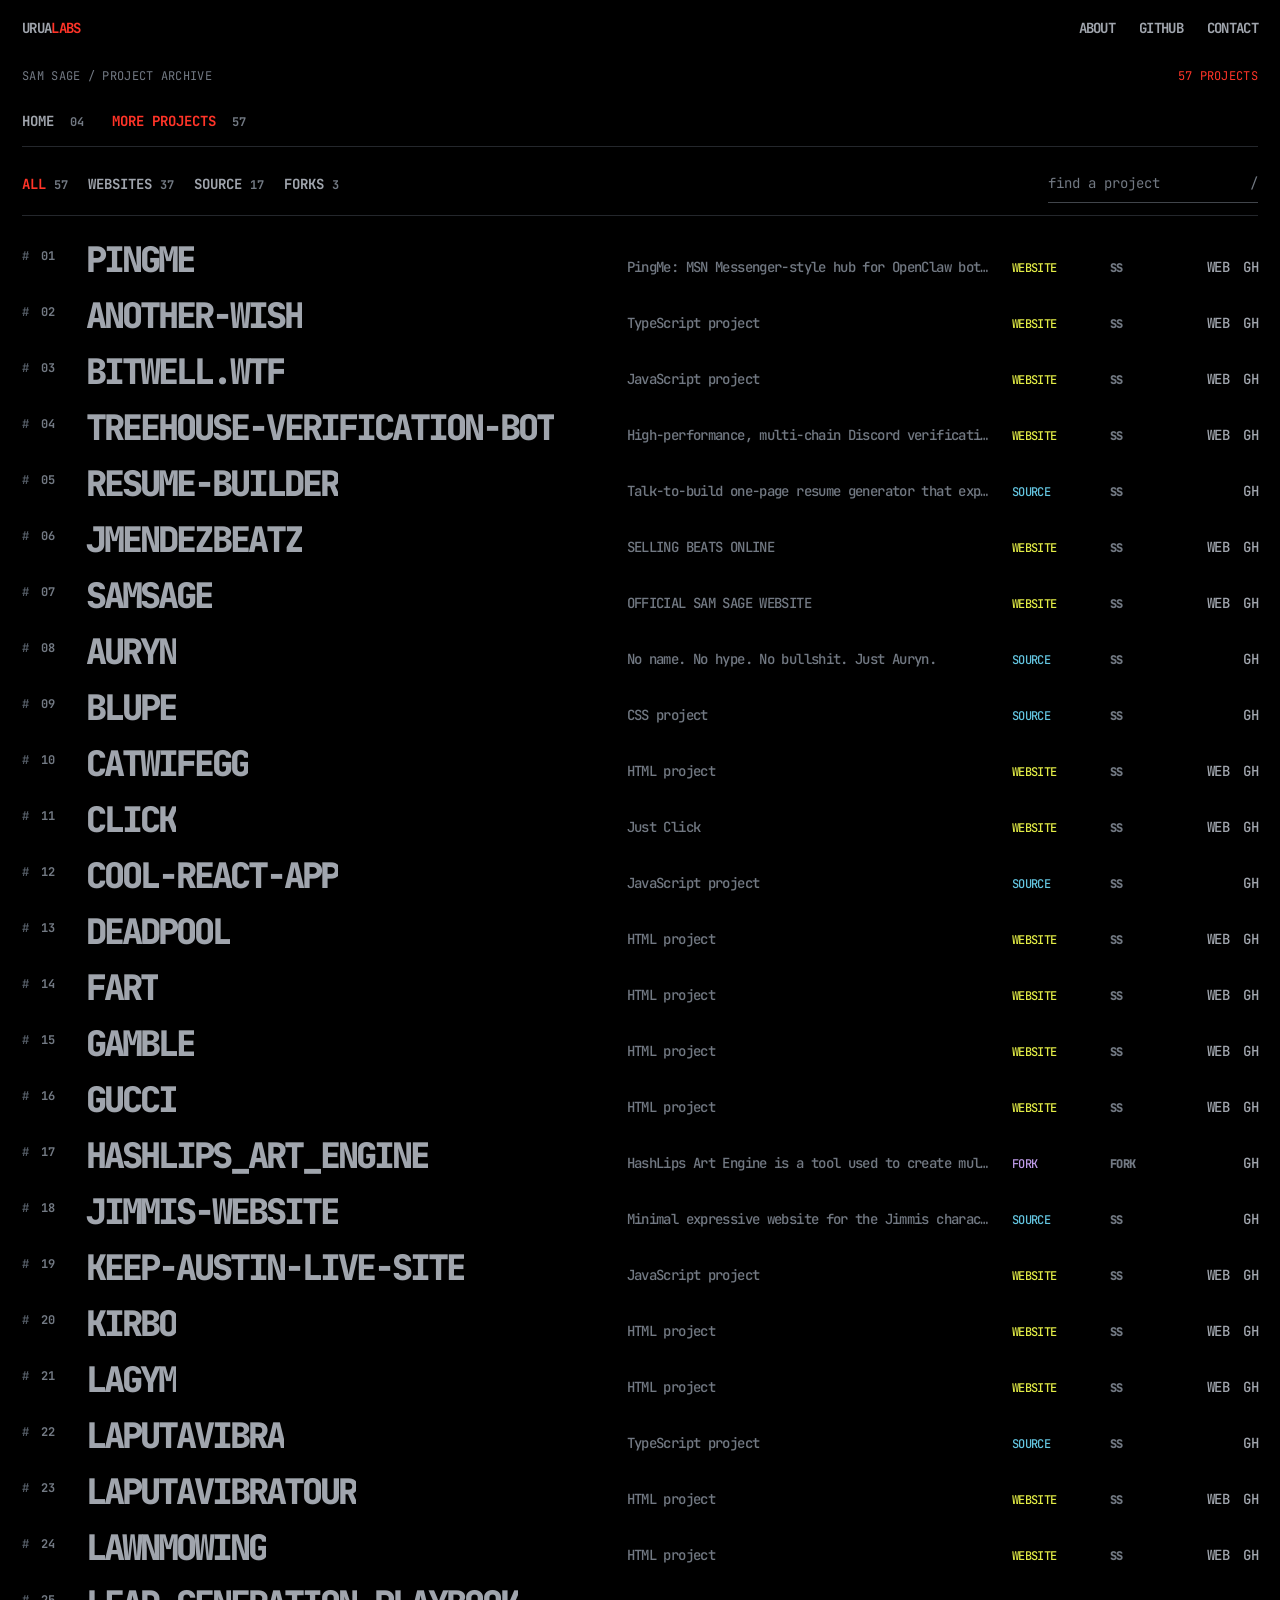
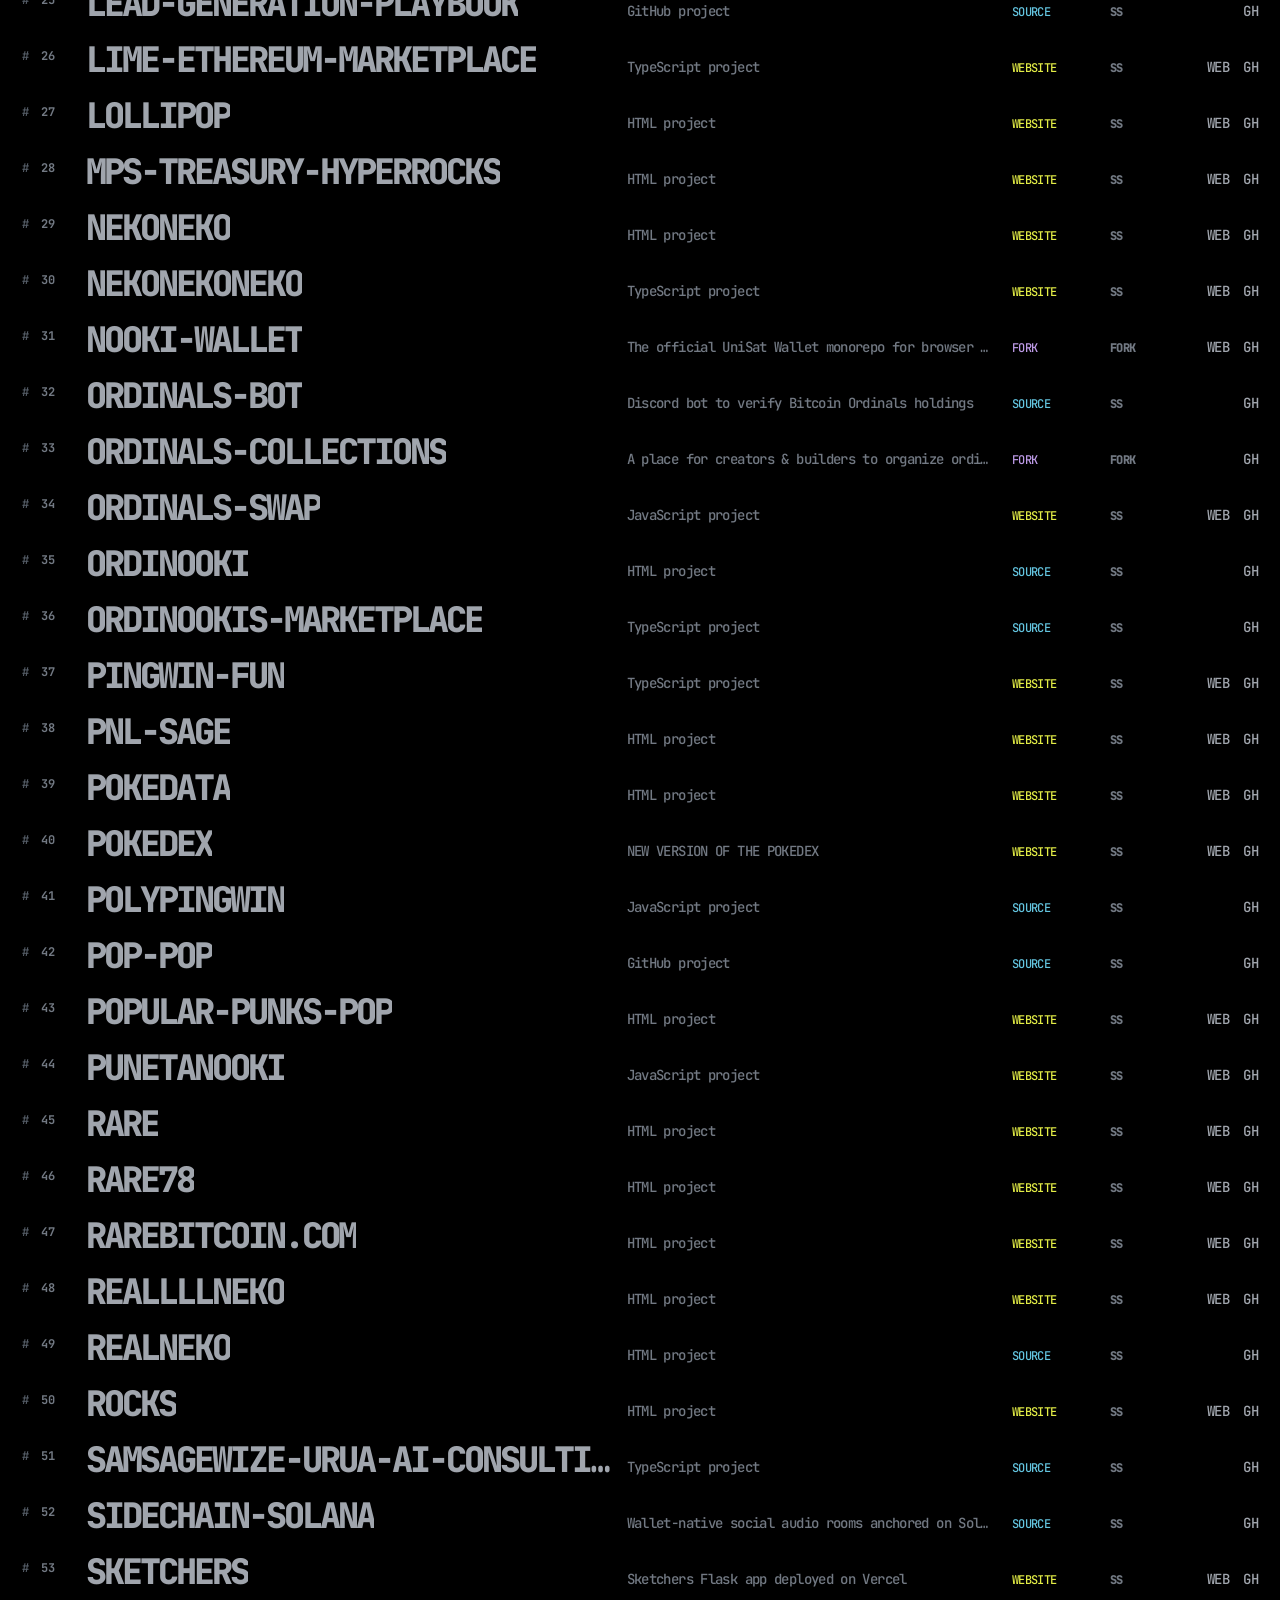
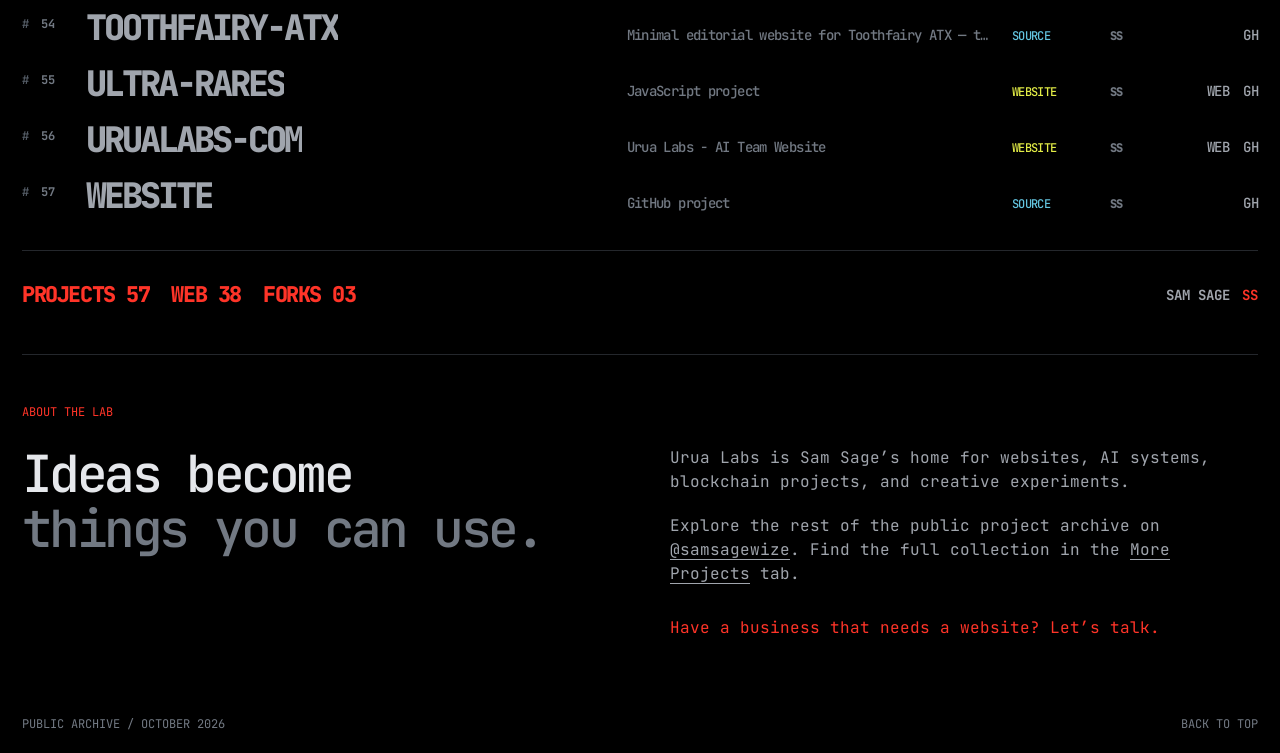
==== archive.html @ 5f76cef0 "Show selected projects on homepage and move remaining projects to archive" ====
<!doctype html>
<html lang="en"><head><meta charset="utf-8"><meta name="viewport" content="width=device-width,initial-scale=1"><title>More Projects — Urua Labs</title><meta name="description" content="The public project archive of Sam Sage and Urua Labs. Explore websites, tools, experiments, and open-source projects."><meta name="theme-color" content="#000000"><link rel="icon" href="data:image/svg+xml,%3Csvg xmlns='http://www.w3.org/2000/svg' viewBox='0 0 32 32'%3E%3Crect width='32' height='32' fill='black'/%3E%3Cpath d='M8 7v12a8 8 0 0 0 16 0V7h-5v12a3 3 0 0 1-6 0V7z' fill='%23ff3428'/%3E%3C/svg%3E"><link rel="preconnect" href="https://fonts.googleapis.com"><link rel="preconnect" href="https://fonts.gstatic.com" crossorigin><link href="https://fonts.googleapis.com/css2?family=JetBrains+Mono:wght@400;500;700;800&display=swap" rel="stylesheet"><link rel="stylesheet" href="style.css"></head>
<body><a class="skip" href="#projects">Skip to projects</a>
<header><a class="wordmark" href="index.html" aria-label="Urua Labs home">urua<span>labs</span></a><nav aria-label="Primary navigation"><a href="#about">about</a><a href="https://github.com/samsagewize" target="_blank" rel="noopener noreferrer">github</a><a href="mailto:urualabs@gmail.com">contact</a></nav></header>
<main id="top"><h1 class="sr-only">Urua Labs project index</h1>
<div class="index-bar"><span>Sam Sage / Project archive</span><span class="index-count">57 projects</span></div>
<nav class="project-tabs" aria-label="Project views"><a href="index.html" >Home <span>04</span></a><a href="archive.html" aria-current="page">More Projects <span>57</span></a></nav><div class="tools"><div class="filters" role="group" aria-label="Filter projects"><button type="button" data-filter="all" aria-pressed="true">all <span>57</span></button><button type="button" data-filter="website" aria-pressed="false">websites <span>37</span></button><button type="button" data-filter="source" aria-pressed="false">source <span>17</span></button><button type="button" data-filter="fork" aria-pressed="false">forks <span>3</span></button></div><label class="search"><span class="sr-only">Search projects</span><input type="search" id="search" placeholder="find a project" autocomplete="off"><span aria-hidden="true">/</span></label></div>
<section id="projects" aria-label="Projects"><ol class="project-list"><li class="project" data-name="pingme pingme: msn messenger-style hub for openclaw bots to message each other, with profiles, skills, and xp." data-kind="website"><span class="number"><span class="hash">#</span>01</span><div class="name-cell"><a class="title" href="https://ping-me-red.vercel.app" target="_blank" rel="noopener noreferrer">PingMe</a></div><div class="meta"><span class="description" title="PingMe: MSN Messenger-style hub for OpenClaw bots to message each other, with profiles, skills, and XP.">PingMe: MSN Messenger-style hub for OpenClaw bots to message each other, with profiles, skills, and XP.</span><span class="status website">website</span><span class="maker" aria-label="Sam Sage project">SS</span><span class="links"><a href="https://ping-me-red.vercel.app" target="_blank" rel="noopener noreferrer" aria-label="Visit PingMe website">web</a><a href="https://github.com/samsagewize/PingMe" target="_blank" rel="noopener noreferrer" aria-label="View PingMe on GitHub">gh</a></span></div></li>
<li class="project" data-name="another-wish typescript project" data-kind="website"><span class="number"><span class="hash">#</span>02</span><div class="name-cell"><a class="title" href="https://another-wish.vercel.app" target="_blank" rel="noopener noreferrer">ANOTHER-WISH</a></div><div class="meta"><span class="description" title="TypeScript project">TypeScript project</span><span class="status website">website</span><span class="maker" aria-label="Sam Sage project">SS</span><span class="links"><a href="https://another-wish.vercel.app" target="_blank" rel="noopener noreferrer" aria-label="Visit ANOTHER-WISH website">web</a><a href="https://github.com/samsagewize/ANOTHER-WISH" target="_blank" rel="noopener noreferrer" aria-label="View ANOTHER-WISH on GitHub">gh</a></span></div></li>
<li class="project" data-name="bitwell.wtf javascript project" data-kind="website"><span class="number"><span class="hash">#</span>03</span><div class="name-cell"><a class="title" href="https://bitwell-wtf.vercel.app" target="_blank" rel="noopener noreferrer">Bitwell.wtf</a></div><div class="meta"><span class="description" title="JavaScript project">JavaScript project</span><span class="status website">website</span><span class="maker" aria-label="Sam Sage project">SS</span><span class="links"><a href="https://bitwell-wtf.vercel.app" target="_blank" rel="noopener noreferrer" aria-label="Visit Bitwell.wtf website">web</a><a href="https://github.com/samsagewize/Bitwell.wtf" target="_blank" rel="noopener noreferrer" aria-label="View Bitwell.wtf on GitHub">gh</a></span></div></li>
<li class="project" data-name="treehouse-verification-bot high-performance, multi-chain discord verification bot  using **react 19**, **tailwind css*.  hybrid intelligence engine providing real-time bot detection and behavioral analysis, processing ownership verification across **ethereum**, **solana**, and **bitcoin ordinals**. " data-kind="website"><span class="number"><span class="hash">#</span>04</span><div class="name-cell"><a class="title" href="https://tree-house-verification-bot.vercel.app" target="_blank" rel="noopener noreferrer">TreeHouse-Verification-Bot</a></div><div class="meta"><span class="description" title="High-performance, multi-chain Discord verification bot  using **React 19**, **Tailwind CSS*.  Hybrid intelligence engine providing real-time bot detection and behavioral analysis, processing ownership verification across **Ethereum**, **Solana**, and **Bitcoin Ordinals**. ">High-performance, multi-chain Discord verification bot  using **React 19**, **Tailwind CSS*.  Hybrid intelligence engine providing real-time bot detection and behavioral analysis, processing ownership verification across **Ethereum**, **Solana**, and **Bitcoin Ordinals**. </span><span class="status website">website</span><span class="maker" aria-label="Sam Sage project">SS</span><span class="links"><a href="https://tree-house-verification-bot.vercel.app" target="_blank" rel="noopener noreferrer" aria-label="Visit TreeHouse-Verification-Bot website">web</a><a href="https://github.com/samsagewize/TreeHouse-Verification-Bot" target="_blank" rel="noopener noreferrer" aria-label="View TreeHouse-Verification-Bot on GitHub">gh</a></span></div></li>
<li class="project" data-name="resume-builder talk-to-build one-page resume generator that exports a professional pdf." data-kind="source"><span class="number"><span class="hash">#</span>05</span><div class="name-cell"><a class="title" href="https://github.com/samsagewize/resume-builder" target="_blank" rel="noopener noreferrer">resume-builder</a></div><div class="meta"><span class="description" title="Talk-to-build one-page resume generator that exports a professional PDF.">Talk-to-build one-page resume generator that exports a professional PDF.</span><span class="status source">source</span><span class="maker" aria-label="Sam Sage project">SS</span><span class="links"><a href="https://github.com/samsagewize/resume-builder" target="_blank" rel="noopener noreferrer" aria-label="View resume-builder on GitHub">gh</a></span></div></li>
<li class="project" data-name="jmendezbeatz selling beats online" data-kind="website"><span class="number"><span class="hash">#</span>06</span><div class="name-cell"><a class="title" href="https://www.jmendezbeatz.com/" target="_blank" rel="noopener noreferrer">JMendezBeatz</a></div><div class="meta"><span class="description" title="SELLING BEATS ONLINE">SELLING BEATS ONLINE</span><span class="status website">website</span><span class="maker" aria-label="Sam Sage project">SS</span><span class="links"><a href="https://www.jmendezbeatz.com/" target="_blank" rel="noopener noreferrer" aria-label="Visit JMendezBeatz website">web</a><a href="https://github.com/samsagewize/JMendezBeatz" target="_blank" rel="noopener noreferrer" aria-label="View JMendezBeatz on GitHub">gh</a></span></div></li>
<li class="project" data-name="samsage official sam sage website" data-kind="website"><span class="number"><span class="hash">#</span>07</span><div class="name-cell"><a class="title" href="https://samsage.vercel.app" target="_blank" rel="noopener noreferrer">samsage</a></div><div class="meta"><span class="description" title="OFFICIAL SAM SAGE WEBSITE">OFFICIAL SAM SAGE WEBSITE</span><span class="status website">website</span><span class="maker" aria-label="Sam Sage project">SS</span><span class="links"><a href="https://samsage.vercel.app" target="_blank" rel="noopener noreferrer" aria-label="Visit samsage website">web</a><a href="https://github.com/samsagewize/samsage" target="_blank" rel="noopener noreferrer" aria-label="View samsage on GitHub">gh</a></span></div></li>
<li class="project" data-name="auryn no name. no hype. no bullshit.   just auryn." data-kind="source"><span class="number"><span class="hash">#</span>08</span><div class="name-cell"><a class="title" href="https://github.com/samsagewize/Auryn" target="_blank" rel="noopener noreferrer">Auryn</a></div><div class="meta"><span class="description" title="No name. No hype. No bullshit.   Just Auryn.">No name. No hype. No bullshit.   Just Auryn.</span><span class="status source">source</span><span class="maker" aria-label="Sam Sage project">SS</span><span class="links"><a href="https://github.com/samsagewize/Auryn" target="_blank" rel="noopener noreferrer" aria-label="View Auryn on GitHub">gh</a></span></div></li>
<li class="project" data-name="blupe css project" data-kind="source"><span class="number"><span class="hash">#</span>09</span><div class="name-cell"><a class="title" href="https://github.com/samsagewize/blupe" target="_blank" rel="noopener noreferrer">blupe</a></div><div class="meta"><span class="description" title="CSS project">CSS project</span><span class="status source">source</span><span class="maker" aria-label="Sam Sage project">SS</span><span class="links"><a href="https://github.com/samsagewize/blupe" target="_blank" rel="noopener noreferrer" aria-label="View blupe on GitHub">gh</a></span></div></li>
<li class="project" data-name="catwifegg html project" data-kind="website"><span class="number"><span class="hash">#</span>10</span><div class="name-cell"><a class="title" href="https://catwifegg.vercel.app" target="_blank" rel="noopener noreferrer">catwifegg</a></div><div class="meta"><span class="description" title="HTML project">HTML project</span><span class="status website">website</span><span class="maker" aria-label="Sam Sage project">SS</span><span class="links"><a href="https://catwifegg.vercel.app" target="_blank" rel="noopener noreferrer" aria-label="Visit catwifegg website">web</a><a href="https://github.com/samsagewize/catwifegg" target="_blank" rel="noopener noreferrer" aria-label="View catwifegg on GitHub">gh</a></span></div></li>
<li class="project" data-name="click just click" data-kind="website"><span class="number"><span class="hash">#</span>11</span><div class="name-cell"><a class="title" href="https://click-silk.vercel.app" target="_blank" rel="noopener noreferrer">Click</a></div><div class="meta"><span class="description" title="Just Click">Just Click</span><span class="status website">website</span><span class="maker" aria-label="Sam Sage project">SS</span><span class="links"><a href="https://click-silk.vercel.app" target="_blank" rel="noopener noreferrer" aria-label="Visit Click website">web</a><a href="https://github.com/samsagewize/Click" target="_blank" rel="noopener noreferrer" aria-label="View Click on GitHub">gh</a></span></div></li>
<li class="project" data-name="cool-react-app javascript project" data-kind="source"><span class="number"><span class="hash">#</span>12</span><div class="name-cell"><a class="title" href="https://github.com/samsagewize/cool-react-app" target="_blank" rel="noopener noreferrer">cool-react-app</a></div><div class="meta"><span class="description" title="JavaScript project">JavaScript project</span><span class="status source">source</span><span class="maker" aria-label="Sam Sage project">SS</span><span class="links"><a href="https://github.com/samsagewize/cool-react-app" target="_blank" rel="noopener noreferrer" aria-label="View cool-react-app on GitHub">gh</a></span></div></li>
<li class="project" data-name="deadpool html project" data-kind="website"><span class="number"><span class="hash">#</span>13</span><div class="name-cell"><a class="title" href="https://deadpool-nine.vercel.app" target="_blank" rel="noopener noreferrer">deadpool</a></div><div class="meta"><span class="description" title="HTML project">HTML project</span><span class="status website">website</span><span class="maker" aria-label="Sam Sage project">SS</span><span class="links"><a href="https://deadpool-nine.vercel.app" target="_blank" rel="noopener noreferrer" aria-label="Visit deadpool website">web</a><a href="https://github.com/samsagewize/deadpool" target="_blank" rel="noopener noreferrer" aria-label="View deadpool on GitHub">gh</a></span></div></li>
<li class="project" data-name="fart html project" data-kind="website"><span class="number"><span class="hash">#</span>14</span><div class="name-cell"><a class="title" href="https://fart-woad.vercel.app" target="_blank" rel="noopener noreferrer">FART</a></div><div class="meta"><span class="description" title="HTML project">HTML project</span><span class="status website">website</span><span class="maker" aria-label="Sam Sage project">SS</span><span class="links"><a href="https://fart-woad.vercel.app" target="_blank" rel="noopener noreferrer" aria-label="Visit FART website">web</a><a href="https://github.com/samsagewize/FART" target="_blank" rel="noopener noreferrer" aria-label="View FART on GitHub">gh</a></span></div></li>
<li class="project" data-name="gamble html project" data-kind="website"><span class="number"><span class="hash">#</span>15</span><div class="name-cell"><a class="title" href="https://gamble-gray.vercel.app" target="_blank" rel="noopener noreferrer">Gamble</a></div><div class="meta"><span class="description" title="HTML project">HTML project</span><span class="status website">website</span><span class="maker" aria-label="Sam Sage project">SS</span><span class="links"><a href="https://gamble-gray.vercel.app" target="_blank" rel="noopener noreferrer" aria-label="Visit Gamble website">web</a><a href="https://github.com/samsagewize/Gamble" target="_blank" rel="noopener noreferrer" aria-label="View Gamble on GitHub">gh</a></span></div></li>
<li class="project" data-name="gucci html project" data-kind="website"><span class="number"><span class="hash">#</span>16</span><div class="name-cell"><a class="title" href="https://gucci-sigma.vercel.app" target="_blank" rel="noopener noreferrer">Gucci</a></div><div class="meta"><span class="description" title="HTML project">HTML project</span><span class="status website">website</span><span class="maker" aria-label="Sam Sage project">SS</span><span class="links"><a href="https://gucci-sigma.vercel.app" target="_blank" rel="noopener noreferrer" aria-label="Visit Gucci website">web</a><a href="https://github.com/samsagewize/Gucci" target="_blank" rel="noopener noreferrer" aria-label="View Gucci on GitHub">gh</a></span></div></li>
<li class="project" data-name="hashlips_art_engine hashlips art engine is a tool used to create multiple different instances of artworks based on provided layers." data-kind="fork"><span class="number"><span class="hash">#</span>17</span><div class="name-cell"><a class="title" href="https://github.com/samsagewize/hashlips_art_engine" target="_blank" rel="noopener noreferrer">hashlips_art_engine</a></div><div class="meta"><span class="description" title="HashLips Art Engine is a tool used to create multiple different instances of artworks based on provided layers.">HashLips Art Engine is a tool used to create multiple different instances of artworks based on provided layers.</span><span class="status fork">fork</span><span class="maker" aria-label="Forked repository">FORK</span><span class="links"><a href="https://github.com/samsagewize/hashlips_art_engine" target="_blank" rel="noopener noreferrer" aria-label="View hashlips_art_engine on GitHub">gh</a></span></div></li>
<li class="project" data-name="jimmis-website minimal expressive website for the jimmis character brand" data-kind="source"><span class="number"><span class="hash">#</span>18</span><div class="name-cell"><a class="title" href="https://github.com/samsagewize/jimmis-website" target="_blank" rel="noopener noreferrer">jimmis-website</a></div><div class="meta"><span class="description" title="Minimal expressive website for the Jimmis character brand">Minimal expressive website for the Jimmis character brand</span><span class="status source">source</span><span class="maker" aria-label="Sam Sage project">SS</span><span class="links"><a href="https://github.com/samsagewize/jimmis-website" target="_blank" rel="noopener noreferrer" aria-label="View jimmis-website on GitHub">gh</a></span></div></li>
<li class="project" data-name="keep-austin-live-site javascript project" data-kind="website"><span class="number"><span class="hash">#</span>19</span><div class="name-cell"><a class="title" href="https://keep-austin-live-site.vercel.app" target="_blank" rel="noopener noreferrer">keep-austin-live-site</a></div><div class="meta"><span class="description" title="JavaScript project">JavaScript project</span><span class="status website">website</span><span class="maker" aria-label="Sam Sage project">SS</span><span class="links"><a href="https://keep-austin-live-site.vercel.app" target="_blank" rel="noopener noreferrer" aria-label="Visit keep-austin-live-site website">web</a><a href="https://github.com/samsagewize/keep-austin-live-site" target="_blank" rel="noopener noreferrer" aria-label="View keep-austin-live-site on GitHub">gh</a></span></div></li>
<li class="project" data-name="kirbo html project" data-kind="website"><span class="number"><span class="hash">#</span>20</span><div class="name-cell"><a class="title" href="https://kirbo.vercel.app" target="_blank" rel="noopener noreferrer">KIRBO</a></div><div class="meta"><span class="description" title="HTML project">HTML project</span><span class="status website">website</span><span class="maker" aria-label="Sam Sage project">SS</span><span class="links"><a href="https://kirbo.vercel.app" target="_blank" rel="noopener noreferrer" aria-label="Visit KIRBO website">web</a><a href="https://github.com/samsagewize/KIRBO" target="_blank" rel="noopener noreferrer" aria-label="View KIRBO on GitHub">gh</a></span></div></li>
<li class="project" data-name="lagym html project" data-kind="website"><span class="number"><span class="hash">#</span>21</span><div class="name-cell"><a class="title" href="https://lagym.vercel.app" target="_blank" rel="noopener noreferrer">LAGYM</a></div><div class="meta"><span class="description" title="HTML project">HTML project</span><span class="status website">website</span><span class="maker" aria-label="Sam Sage project">SS</span><span class="links"><a href="https://lagym.vercel.app" target="_blank" rel="noopener noreferrer" aria-label="Visit LAGYM website">web</a><a href="https://github.com/samsagewize/LAGYM" target="_blank" rel="noopener noreferrer" aria-label="View LAGYM on GitHub">gh</a></span></div></li>
<li class="project" data-name="laputavibra typescript project" data-kind="source"><span class="number"><span class="hash">#</span>22</span><div class="name-cell"><a class="title" href="https://github.com/samsagewize/LAPUTAVIBRA" target="_blank" rel="noopener noreferrer">LAPUTAVIBRA</a></div><div class="meta"><span class="description" title="TypeScript project">TypeScript project</span><span class="status source">source</span><span class="maker" aria-label="Sam Sage project">SS</span><span class="links"><a href="https://github.com/samsagewize/LAPUTAVIBRA" target="_blank" rel="noopener noreferrer" aria-label="View LAPUTAVIBRA on GitHub">gh</a></span></div></li>
<li class="project" data-name="laputavibratour html project" data-kind="website"><span class="number"><span class="hash">#</span>23</span><div class="name-cell"><a class="title" href="https://laputavibratour.vercel.app" target="_blank" rel="noopener noreferrer">LAPUTAVIBRATOUR</a></div><div class="meta"><span class="description" title="HTML project">HTML project</span><span class="status website">website</span><span class="maker" aria-label="Sam Sage project">SS</span><span class="links"><a href="https://laputavibratour.vercel.app" target="_blank" rel="noopener noreferrer" aria-label="Visit LAPUTAVIBRATOUR website">web</a><a href="https://github.com/samsagewize/LAPUTAVIBRATOUR" target="_blank" rel="noopener noreferrer" aria-label="View LAPUTAVIBRATOUR on GitHub">gh</a></span></div></li>
<li class="project" data-name="lawnmowing html project" data-kind="website"><span class="number"><span class="hash">#</span>24</span><div class="name-cell"><a class="title" href="https://lawn-mowing-plum.vercel.app" target="_blank" rel="noopener noreferrer">LawnMowing</a></div><div class="meta"><span class="description" title="HTML project">HTML project</span><span class="status website">website</span><span class="maker" aria-label="Sam Sage project">SS</span><span class="links"><a href="https://lawn-mowing-plum.vercel.app" target="_blank" rel="noopener noreferrer" aria-label="Visit LawnMowing website">web</a><a href="https://github.com/samsagewize/LawnMowing" target="_blank" rel="noopener noreferrer" aria-label="View LawnMowing on GitHub">gh</a></span></div></li>
<li class="project" data-name="lead-generation-playbook github project" data-kind="source"><span class="number"><span class="hash">#</span>25</span><div class="name-cell"><a class="title" href="https://github.com/samsagewize/lead-generation-playbook" target="_blank" rel="noopener noreferrer">lead-generation-playbook</a></div><div class="meta"><span class="description" title="GitHub project">GitHub project</span><span class="status source">source</span><span class="maker" aria-label="Sam Sage project">SS</span><span class="links"><a href="https://github.com/samsagewize/lead-generation-playbook" target="_blank" rel="noopener noreferrer" aria-label="View lead-generation-playbook on GitHub">gh</a></span></div></li>
<li class="project" data-name="lime-ethereum-marketplace typescript project" data-kind="website"><span class="number"><span class="hash">#</span>26</span><div class="name-cell"><a class="title" href="https://robinhood-ethereum-marketplace.vercel.app" target="_blank" rel="noopener noreferrer">lime-ethereum-marketplace</a></div><div class="meta"><span class="description" title="TypeScript project">TypeScript project</span><span class="status website">website</span><span class="maker" aria-label="Sam Sage project">SS</span><span class="links"><a href="https://robinhood-ethereum-marketplace.vercel.app" target="_blank" rel="noopener noreferrer" aria-label="Visit lime-ethereum-marketplace website">web</a><a href="https://github.com/samsagewize/lime-ethereum-marketplace" target="_blank" rel="noopener noreferrer" aria-label="View lime-ethereum-marketplace on GitHub">gh</a></span></div></li>
<li class="project" data-name="lollipop html project" data-kind="website"><span class="number"><span class="hash">#</span>27</span><div class="name-cell"><a class="title" href="https://lollipop-omega.vercel.app" target="_blank" rel="noopener noreferrer">LOLLIPOP</a></div><div class="meta"><span class="description" title="HTML project">HTML project</span><span class="status website">website</span><span class="maker" aria-label="Sam Sage project">SS</span><span class="links"><a href="https://lollipop-omega.vercel.app" target="_blank" rel="noopener noreferrer" aria-label="Visit LOLLIPOP website">web</a><a href="https://github.com/samsagewize/LOLLIPOP" target="_blank" rel="noopener noreferrer" aria-label="View LOLLIPOP on GitHub">gh</a></span></div></li>
<li class="project" data-name="mps-treasury-hyperrocks html project" data-kind="website"><span class="number"><span class="hash">#</span>28</span><div class="name-cell"><a class="title" href="https://outputs-nu-pink.vercel.app" target="_blank" rel="noopener noreferrer">mps-treasury-hyperrocks</a></div><div class="meta"><span class="description" title="HTML project">HTML project</span><span class="status website">website</span><span class="maker" aria-label="Sam Sage project">SS</span><span class="links"><a href="https://outputs-nu-pink.vercel.app" target="_blank" rel="noopener noreferrer" aria-label="Visit mps-treasury-hyperrocks website">web</a><a href="https://github.com/samsagewize/mps-treasury-hyperrocks" target="_blank" rel="noopener noreferrer" aria-label="View mps-treasury-hyperrocks on GitHub">gh</a></span></div></li>
<li class="project" data-name="nekoneko html project" data-kind="website"><span class="number"><span class="hash">#</span>29</span><div class="name-cell"><a class="title" href="https://nekoneko-rouge.vercel.app" target="_blank" rel="noopener noreferrer">NEKONEKO</a></div><div class="meta"><span class="description" title="HTML project">HTML project</span><span class="status website">website</span><span class="maker" aria-label="Sam Sage project">SS</span><span class="links"><a href="https://nekoneko-rouge.vercel.app" target="_blank" rel="noopener noreferrer" aria-label="Visit NEKONEKO website">web</a><a href="https://github.com/samsagewize/NEKONEKO" target="_blank" rel="noopener noreferrer" aria-label="View NEKONEKO on GitHub">gh</a></span></div></li>
<li class="project" data-name="nekonekoneko typescript project" data-kind="website"><span class="number"><span class="hash">#</span>30</span><div class="name-cell"><a class="title" href="https://nekonekoneko.vercel.app" target="_blank" rel="noopener noreferrer">NEKONEKONEKO</a></div><div class="meta"><span class="description" title="TypeScript project">TypeScript project</span><span class="status website">website</span><span class="maker" aria-label="Sam Sage project">SS</span><span class="links"><a href="https://nekonekoneko.vercel.app" target="_blank" rel="noopener noreferrer" aria-label="Visit NEKONEKONEKO website">web</a><a href="https://github.com/samsagewize/NEKONEKONEKO" target="_blank" rel="noopener noreferrer" aria-label="View NEKONEKONEKO on GitHub">gh</a></span></div></li>
<li class="project" data-name="nooki-wallet the official unisat wallet monorepo for browser extension, mobile apps, and shared wallet infrastructure." data-kind="fork"><span class="number"><span class="hash">#</span>31</span><div class="name-cell"><a class="title" href="https://unisat.io" target="_blank" rel="noopener noreferrer">nooki-wallet</a></div><div class="meta"><span class="description" title="The official UniSat Wallet monorepo for browser extension, mobile apps, and shared wallet infrastructure.">The official UniSat Wallet monorepo for browser extension, mobile apps, and shared wallet infrastructure.</span><span class="status fork">fork</span><span class="maker" aria-label="Forked repository">FORK</span><span class="links"><a href="https://unisat.io" target="_blank" rel="noopener noreferrer" aria-label="Visit nooki-wallet website">web</a><a href="https://github.com/samsagewize/nooki-wallet" target="_blank" rel="noopener noreferrer" aria-label="View nooki-wallet on GitHub">gh</a></span></div></li>
<li class="project" data-name="ordinals-bot discord bot to verify bitcoin ordinals holdings" data-kind="source"><span class="number"><span class="hash">#</span>32</span><div class="name-cell"><a class="title" href="https://github.com/samsagewize/ordinals-bot" target="_blank" rel="noopener noreferrer">ordinals-bot</a></div><div class="meta"><span class="description" title="Discord bot to verify Bitcoin Ordinals holdings">Discord bot to verify Bitcoin Ordinals holdings</span><span class="status source">source</span><span class="maker" aria-label="Sam Sage project">SS</span><span class="links"><a href="https://github.com/samsagewize/ordinals-bot" target="_blank" rel="noopener noreferrer" aria-label="View ordinals-bot on GitHub">gh</a></span></div></li>
<li class="project" data-name="ordinals-collections a place for creators &amp; builders to organize ordinal collections!" data-kind="fork"><span class="number"><span class="hash">#</span>33</span><div class="name-cell"><a class="title" href="https://github.com/samsagewize/ordinals-collections" target="_blank" rel="noopener noreferrer">ordinals-collections</a></div><div class="meta"><span class="description" title="A place for creators &amp; builders to organize ordinal collections!">A place for creators &amp; builders to organize ordinal collections!</span><span class="status fork">fork</span><span class="maker" aria-label="Forked repository">FORK</span><span class="links"><a href="https://github.com/samsagewize/ordinals-collections" target="_blank" rel="noopener noreferrer" aria-label="View ordinals-collections on GitHub">gh</a></span></div></li>
<li class="project" data-name="ordinals-swap javascript project" data-kind="website"><span class="number"><span class="hash">#</span>34</span><div class="name-cell"><a class="title" href="https://ordinals-swap.vercel.app" target="_blank" rel="noopener noreferrer">ordinals-swap</a></div><div class="meta"><span class="description" title="JavaScript project">JavaScript project</span><span class="status website">website</span><span class="maker" aria-label="Sam Sage project">SS</span><span class="links"><a href="https://ordinals-swap.vercel.app" target="_blank" rel="noopener noreferrer" aria-label="Visit ordinals-swap website">web</a><a href="https://github.com/samsagewize/ordinals-swap" target="_blank" rel="noopener noreferrer" aria-label="View ordinals-swap on GitHub">gh</a></span></div></li>
<li class="project" data-name="ordinooki html project" data-kind="source"><span class="number"><span class="hash">#</span>35</span><div class="name-cell"><a class="title" href="https://github.com/samsagewize/Ordinooki" target="_blank" rel="noopener noreferrer">Ordinooki</a></div><div class="meta"><span class="description" title="HTML project">HTML project</span><span class="status source">source</span><span class="maker" aria-label="Sam Sage project">SS</span><span class="links"><a href="https://github.com/samsagewize/Ordinooki" target="_blank" rel="noopener noreferrer" aria-label="View Ordinooki on GitHub">gh</a></span></div></li>
<li class="project" data-name="ordinookis-marketplace typescript project" data-kind="source"><span class="number"><span class="hash">#</span>36</span><div class="name-cell"><a class="title" href="https://github.com/samsagewize/ordinookis-marketplace" target="_blank" rel="noopener noreferrer">ordinookis-marketplace</a></div><div class="meta"><span class="description" title="TypeScript project">TypeScript project</span><span class="status source">source</span><span class="maker" aria-label="Sam Sage project">SS</span><span class="links"><a href="https://github.com/samsagewize/ordinookis-marketplace" target="_blank" rel="noopener noreferrer" aria-label="View ordinookis-marketplace on GitHub">gh</a></span></div></li>
<li class="project" data-name="pingwin-fun typescript project" data-kind="website"><span class="number"><span class="hash">#</span>37</span><div class="name-cell"><a class="title" href="https://pingwin-fun.vercel.app" target="_blank" rel="noopener noreferrer">pingwin-fun</a></div><div class="meta"><span class="description" title="TypeScript project">TypeScript project</span><span class="status website">website</span><span class="maker" aria-label="Sam Sage project">SS</span><span class="links"><a href="https://pingwin-fun.vercel.app" target="_blank" rel="noopener noreferrer" aria-label="Visit pingwin-fun website">web</a><a href="https://github.com/samsagewize/pingwin-fun" target="_blank" rel="noopener noreferrer" aria-label="View pingwin-fun on GitHub">gh</a></span></div></li>
<li class="project" data-name="pnl-sage html project" data-kind="website"><span class="number"><span class="hash">#</span>38</span><div class="name-cell"><a class="title" href="https://pnl-sage.vercel.app" target="_blank" rel="noopener noreferrer">PNL-SAGE</a></div><div class="meta"><span class="description" title="HTML project">HTML project</span><span class="status website">website</span><span class="maker" aria-label="Sam Sage project">SS</span><span class="links"><a href="https://pnl-sage.vercel.app" target="_blank" rel="noopener noreferrer" aria-label="Visit PNL-SAGE website">web</a><a href="https://github.com/samsagewize/PNL-SAGE" target="_blank" rel="noopener noreferrer" aria-label="View PNL-SAGE on GitHub">gh</a></span></div></li>
<li class="project" data-name="pokedata html project" data-kind="website"><span class="number"><span class="hash">#</span>39</span><div class="name-cell"><a class="title" href="https://pokedata-alpha.vercel.app" target="_blank" rel="noopener noreferrer">pokedata</a></div><div class="meta"><span class="description" title="HTML project">HTML project</span><span class="status website">website</span><span class="maker" aria-label="Sam Sage project">SS</span><span class="links"><a href="https://pokedata-alpha.vercel.app" target="_blank" rel="noopener noreferrer" aria-label="Visit pokedata website">web</a><a href="https://github.com/samsagewize/pokedata" target="_blank" rel="noopener noreferrer" aria-label="View pokedata on GitHub">gh</a></span></div></li>
<li class="project" data-name="pokedex new version of the pokedex" data-kind="website"><span class="number"><span class="hash">#</span>40</span><div class="name-cell"><a class="title" href="https://pokedex-alpha-ten-70.vercel.app" target="_blank" rel="noopener noreferrer">POKEDEX</a></div><div class="meta"><span class="description" title="NEW VERSION OF THE POKEDEX">NEW VERSION OF THE POKEDEX</span><span class="status website">website</span><span class="maker" aria-label="Sam Sage project">SS</span><span class="links"><a href="https://pokedex-alpha-ten-70.vercel.app" target="_blank" rel="noopener noreferrer" aria-label="Visit POKEDEX website">web</a><a href="https://github.com/samsagewize/POKEDEX" target="_blank" rel="noopener noreferrer" aria-label="View POKEDEX on GitHub">gh</a></span></div></li>
<li class="project" data-name="polypingwin javascript project" data-kind="source"><span class="number"><span class="hash">#</span>41</span><div class="name-cell"><a class="title" href="https://github.com/samsagewize/POLYPINGWIN" target="_blank" rel="noopener noreferrer">POLYPINGWIN</a></div><div class="meta"><span class="description" title="JavaScript project">JavaScript project</span><span class="status source">source</span><span class="maker" aria-label="Sam Sage project">SS</span><span class="links"><a href="https://github.com/samsagewize/POLYPINGWIN" target="_blank" rel="noopener noreferrer" aria-label="View POLYPINGWIN on GitHub">gh</a></span></div></li>
<li class="project" data-name="pop-pop github project" data-kind="source"><span class="number"><span class="hash">#</span>42</span><div class="name-cell"><a class="title" href="https://github.com/samsagewize/pop-pop" target="_blank" rel="noopener noreferrer">pop-pop</a></div><div class="meta"><span class="description" title="GitHub project">GitHub project</span><span class="status source">source</span><span class="maker" aria-label="Sam Sage project">SS</span><span class="links"><a href="https://github.com/samsagewize/pop-pop" target="_blank" rel="noopener noreferrer" aria-label="View pop-pop on GitHub">gh</a></span></div></li>
<li class="project" data-name="popular-punks-pop html project" data-kind="website"><span class="number"><span class="hash">#</span>43</span><div class="name-cell"><a class="title" href="https://popular-punks-pop.vercel.app" target="_blank" rel="noopener noreferrer">popular-punks-pop</a></div><div class="meta"><span class="description" title="HTML project">HTML project</span><span class="status website">website</span><span class="maker" aria-label="Sam Sage project">SS</span><span class="links"><a href="https://popular-punks-pop.vercel.app" target="_blank" rel="noopener noreferrer" aria-label="Visit popular-punks-pop website">web</a><a href="https://github.com/samsagewize/popular-punks-pop" target="_blank" rel="noopener noreferrer" aria-label="View popular-punks-pop on GitHub">gh</a></span></div></li>
<li class="project" data-name="punetanooki javascript project" data-kind="website"><span class="number"><span class="hash">#</span>44</span><div class="name-cell"><a class="title" href="https://punetanooki.vercel.app" target="_blank" rel="noopener noreferrer">punetanooki</a></div><div class="meta"><span class="description" title="JavaScript project">JavaScript project</span><span class="status website">website</span><span class="maker" aria-label="Sam Sage project">SS</span><span class="links"><a href="https://punetanooki.vercel.app" target="_blank" rel="noopener noreferrer" aria-label="Visit punetanooki website">web</a><a href="https://github.com/samsagewize/punetanooki" target="_blank" rel="noopener noreferrer" aria-label="View punetanooki on GitHub">gh</a></span></div></li>
<li class="project" data-name="rare html project" data-kind="website"><span class="number"><span class="hash">#</span>45</span><div class="name-cell"><a class="title" href="https://rare-rho.vercel.app" target="_blank" rel="noopener noreferrer">RARE</a></div><div class="meta"><span class="description" title="HTML project">HTML project</span><span class="status website">website</span><span class="maker" aria-label="Sam Sage project">SS</span><span class="links"><a href="https://rare-rho.vercel.app" target="_blank" rel="noopener noreferrer" aria-label="Visit RARE website">web</a><a href="https://github.com/samsagewize/RARE" target="_blank" rel="noopener noreferrer" aria-label="View RARE on GitHub">gh</a></span></div></li>
<li class="project" data-name="rare78 html project" data-kind="website"><span class="number"><span class="hash">#</span>46</span><div class="name-cell"><a class="title" href="https://rare78.vercel.app" target="_blank" rel="noopener noreferrer">Rare78</a></div><div class="meta"><span class="description" title="HTML project">HTML project</span><span class="status website">website</span><span class="maker" aria-label="Sam Sage project">SS</span><span class="links"><a href="https://rare78.vercel.app" target="_blank" rel="noopener noreferrer" aria-label="Visit Rare78 website">web</a><a href="https://github.com/samsagewize/Rare78" target="_blank" rel="noopener noreferrer" aria-label="View Rare78 on GitHub">gh</a></span></div></li>
<li class="project" data-name="rarebitcoin.com html project" data-kind="website"><span class="number"><span class="hash">#</span>47</span><div class="name-cell"><a class="title" href="https://rarebitcoin-com.vercel.app" target="_blank" rel="noopener noreferrer">rarebitcoin.com</a></div><div class="meta"><span class="description" title="HTML project">HTML project</span><span class="status website">website</span><span class="maker" aria-label="Sam Sage project">SS</span><span class="links"><a href="https://rarebitcoin-com.vercel.app" target="_blank" rel="noopener noreferrer" aria-label="Visit rarebitcoin.com website">web</a><a href="https://github.com/samsagewize/rarebitcoin.com" target="_blank" rel="noopener noreferrer" aria-label="View rarebitcoin.com on GitHub">gh</a></span></div></li>
<li class="project" data-name="reallllneko html project" data-kind="website"><span class="number"><span class="hash">#</span>48</span><div class="name-cell"><a class="title" href="https://reallllneko.vercel.app" target="_blank" rel="noopener noreferrer">REALLLLNEKO</a></div><div class="meta"><span class="description" title="HTML project">HTML project</span><span class="status website">website</span><span class="maker" aria-label="Sam Sage project">SS</span><span class="links"><a href="https://reallllneko.vercel.app" target="_blank" rel="noopener noreferrer" aria-label="Visit REALLLLNEKO website">web</a><a href="https://github.com/samsagewize/REALLLLNEKO" target="_blank" rel="noopener noreferrer" aria-label="View REALLLLNEKO on GitHub">gh</a></span></div></li>
<li class="project" data-name="realneko html project" data-kind="source"><span class="number"><span class="hash">#</span>49</span><div class="name-cell"><a class="title" href="https://github.com/samsagewize/REALNEKO" target="_blank" rel="noopener noreferrer">REALNEKO</a></div><div class="meta"><span class="description" title="HTML project">HTML project</span><span class="status source">source</span><span class="maker" aria-label="Sam Sage project">SS</span><span class="links"><a href="https://github.com/samsagewize/REALNEKO" target="_blank" rel="noopener noreferrer" aria-label="View REALNEKO on GitHub">gh</a></span></div></li>
<li class="project" data-name="rocks html project" data-kind="website"><span class="number"><span class="hash">#</span>50</span><div class="name-cell"><a class="title" href="https://rocks-seven.vercel.app" target="_blank" rel="noopener noreferrer">Rocks</a></div><div class="meta"><span class="description" title="HTML project">HTML project</span><span class="status website">website</span><span class="maker" aria-label="Sam Sage project">SS</span><span class="links"><a href="https://rocks-seven.vercel.app" target="_blank" rel="noopener noreferrer" aria-label="Visit Rocks website">web</a><a href="https://github.com/samsagewize/Rocks" target="_blank" rel="noopener noreferrer" aria-label="View Rocks on GitHub">gh</a></span></div></li>
<li class="project" data-name="samsagewize-urua-ai-consulting typescript project" data-kind="source"><span class="number"><span class="hash">#</span>51</span><div class="name-cell"><a class="title" href="https://github.com/samsagewize/samsagewize-urua-ai-consulting" target="_blank" rel="noopener noreferrer">samsagewize-urua-ai-consulting</a></div><div class="meta"><span class="description" title="TypeScript project">TypeScript project</span><span class="status source">source</span><span class="maker" aria-label="Sam Sage project">SS</span><span class="links"><a href="https://github.com/samsagewize/samsagewize-urua-ai-consulting" target="_blank" rel="noopener noreferrer" aria-label="View samsagewize-urua-ai-consulting on GitHub">gh</a></span></div></li>
<li class="project" data-name="sidechain-solana wallet-native social audio rooms anchored on solana devnet" data-kind="source"><span class="number"><span class="hash">#</span>52</span><div class="name-cell"><a class="title" href="https://github.com/samsagewize/sidechain-solana" target="_blank" rel="noopener noreferrer">sidechain-solana</a></div><div class="meta"><span class="description" title="Wallet-native social audio rooms anchored on Solana devnet">Wallet-native social audio rooms anchored on Solana devnet</span><span class="status source">source</span><span class="maker" aria-label="Sam Sage project">SS</span><span class="links"><a href="https://github.com/samsagewize/sidechain-solana" target="_blank" rel="noopener noreferrer" aria-label="View sidechain-solana on GitHub">gh</a></span></div></li>
<li class="project" data-name="sketchers sketchers flask app deployed on vercel" data-kind="website"><span class="number"><span class="hash">#</span>53</span><div class="name-cell"><a class="title" href="https://sketchers-lime.vercel.app" target="_blank" rel="noopener noreferrer">sketchers</a></div><div class="meta"><span class="description" title="Sketchers Flask app deployed on Vercel">Sketchers Flask app deployed on Vercel</span><span class="status website">website</span><span class="maker" aria-label="Sam Sage project">SS</span><span class="links"><a href="https://sketchers-lime.vercel.app" target="_blank" rel="noopener noreferrer" aria-label="Visit sketchers website">web</a><a href="https://github.com/samsagewize/sketchers" target="_blank" rel="noopener noreferrer" aria-label="View sketchers on GitHub">gh</a></span></div></li>
<li class="project" data-name="toothfairy-atx minimal editorial website for toothfairy atx — tooth gems, gel-x nails, and permanent jewelry." data-kind="source"><span class="number"><span class="hash">#</span>54</span><div class="name-cell"><a class="title" href="https://github.com/samsagewize/toothfairy-atx" target="_blank" rel="noopener noreferrer">toothfairy-atx</a></div><div class="meta"><span class="description" title="Minimal editorial website for Toothfairy ATX — tooth gems, Gel-X nails, and permanent jewelry.">Minimal editorial website for Toothfairy ATX — tooth gems, Gel-X nails, and permanent jewelry.</span><span class="status source">source</span><span class="maker" aria-label="Sam Sage project">SS</span><span class="links"><a href="https://github.com/samsagewize/toothfairy-atx" target="_blank" rel="noopener noreferrer" aria-label="View toothfairy-atx on GitHub">gh</a></span></div></li>
<li class="project" data-name="ultra-rares javascript project" data-kind="website"><span class="number"><span class="hash">#</span>55</span><div class="name-cell"><a class="title" href="https://ultra-rares.vercel.app" target="_blank" rel="noopener noreferrer">ultra-rares</a></div><div class="meta"><span class="description" title="JavaScript project">JavaScript project</span><span class="status website">website</span><span class="maker" aria-label="Sam Sage project">SS</span><span class="links"><a href="https://ultra-rares.vercel.app" target="_blank" rel="noopener noreferrer" aria-label="Visit ultra-rares website">web</a><a href="https://github.com/samsagewize/ultra-rares" target="_blank" rel="noopener noreferrer" aria-label="View ultra-rares on GitHub">gh</a></span></div></li>
<li class="project" data-name="urualabs-com urua labs - ai team website" data-kind="website"><span class="number"><span class="hash">#</span>56</span><div class="name-cell"><a class="title" href="https://urualabs-com.vercel.app" target="_blank" rel="noopener noreferrer">urualabs-com</a></div><div class="meta"><span class="description" title="Urua Labs - AI Team Website">Urua Labs - AI Team Website</span><span class="status website">website</span><span class="maker" aria-label="Sam Sage project">SS</span><span class="links"><a href="https://urualabs-com.vercel.app" target="_blank" rel="noopener noreferrer" aria-label="Visit urualabs-com website">web</a><a href="https://github.com/samsagewize/urualabs-com" target="_blank" rel="noopener noreferrer" aria-label="View urualabs-com on GitHub">gh</a></span></div></li>
<li class="project" data-name="website github project" data-kind="source"><span class="number"><span class="hash">#</span>57</span><div class="name-cell"><a class="title" href="https://github.com/samsagewize/Website" target="_blank" rel="noopener noreferrer">Website</a></div><div class="meta"><span class="description" title="GitHub project">GitHub project</span><span class="status source">source</span><span class="maker" aria-label="Sam Sage project">SS</span><span class="links"><a href="https://github.com/samsagewize/Website" target="_blank" rel="noopener noreferrer" aria-label="View Website on GitHub">gh</a></span></div></li></ol><p id="empty" hidden>No matching projects. Try another name.</p><p id="result-count" class="sr-only" aria-live="polite">Showing 57 projects</p></section>
<footer><div class="stats"><span>PROJECTS <b>57</b></span><span>WEB <b>38</b></span><span>FORKS <b>03</b></span></div><div class="credit">SAM SAGE <span class="signature">SS</span></div></footer>
<section id="about" class="about"><p class="eyebrow">About the lab</p><h2>Ideas become<br><em>things you can use.</em></h2><div class="about-copy"><p>Urua Labs is Sam Sage’s home for websites, AI systems, blockchain projects, and creative experiments.</p><p>Explore the rest of the public project archive on <a href="https://github.com/samsagewize" target="_blank" rel="noopener noreferrer">@samsagewize</a>. Find the full collection in the <a href="archive.html">More Projects</a> tab.</p><a class="contact" href="mailto:urualabs@gmail.com">Have a business that needs a website? Let’s talk.</a></div><div class="bottom"><span>PUBLIC ARCHIVE / OCTOBER 2026</span><a href="#top">Back to top</a></div></section>
</main><script src="app.js"></script></body></html>
---- style.css ----
:root{color-scheme:dark;--bg:#000;--text:#a0a5ad;--muted:#727983;--red:#ff3428;--line:#24272c;--mono:'JetBrains Mono',ui-monospace,Consolas,monospace}
*{box-sizing:border-box}html{scroll-behavior:smooth;scroll-padding-top:75px}body{margin:0;background:var(--bg);color:var(--text);font-family:var(--mono);font-size:16px;line-height:1.5;-webkit-font-smoothing:antialiased}a{color:inherit;text-decoration:none}a:hover{color:#fff}a:focus-visible,button:focus-visible,input:focus-visible{outline:2px solid var(--red);outline-offset:5px}::selection{background:var(--red);color:#000}[hidden]{display:none!important}.sr-only{position:absolute;width:1px;height:1px;margin:-1px;overflow:hidden;clip:rect(0,0,0,0);white-space:nowrap}.skip{position:fixed;top:-100px;left:20px;background:var(--red);color:#000;padding:12px;z-index:100}.skip:focus{top:10px}
header{display:flex;align-items:center;justify-content:space-between;padding:18px 22px 16px;gap:20px;background:#000;position:relative;z-index:2}header a{font-size:.875rem;font-weight:700;letter-spacing:-.05em}.wordmark{text-transform:uppercase}.wordmark span{color:var(--red)}nav{display:flex;gap:24px;text-transform:uppercase}main{padding:0 22px}.index-bar{display:flex;justify-content:space-between;gap:20px;margin:12px 0 22px;font-size:.75rem;text-transform:uppercase;letter-spacing:.025em;color:var(--muted)}.index-count{color:var(--red)}.tools{display:flex;justify-content:space-between;align-items:center;gap:20px;margin:0 0 20px;padding-bottom:12px;border-bottom:1px solid var(--line)}.filters{display:flex;gap:20px;flex-wrap:wrap}button,input{font:inherit;color:inherit}button{border:0;background:none;padding:6px 0;cursor:pointer;font-size:.875rem;font-weight:700;text-transform:uppercase}button span{color:var(--muted);font-size:.75rem}button[aria-pressed=true]{color:var(--red)}button:hover{color:#fff}.search{display:flex;align-items:center;border-bottom:1px solid #41454b;max-width:210px;gap:15px}.search input{background:none;border:0;width:100%;min-width:0;padding:8px 0;font-size:.875rem}.search span{color:var(--muted);font-size:.875rem}input::placeholder{color:var(--muted);opacity:1}.project-list{padding:0;margin:0;list-style:none}.project{display:grid;grid-template-columns:60px minmax(260px,.85fr) minmax(340px,1fr);align-items:baseline;min-height:56px;padding:6px 0;gap:4px}.number{font-size:.75rem;color:var(--muted);font-weight:700;display:flex;gap:12px;align-self:start;padding-top:5px}.hash{color:#555d67}.name-cell{min-width:0;display:flex;align-items:baseline}.title{display:block;max-width:100%;font-size:clamp(1.55rem,2.75vw,2.8rem);font-weight:800;letter-spacing:-.085em;line-height:1.04;text-transform:uppercase;overflow:hidden;white-space:nowrap;text-overflow:ellipsis;transition:color .12s,transform .12s}.meta{display:grid;grid-template-columns:minmax(100px,1fr) 80px 38px 92px;align-items:baseline;gap:18px;min-width:0;font-size:.875rem;font-weight:500;letter-spacing:-.045em}.description{color:var(--muted);white-space:nowrap;overflow:hidden;text-overflow:ellipsis;min-width:0}.status{text-transform:uppercase;font-size:.75rem;color:#929aa6}.status.website{color:#e3ed46}.status.fork{color:#bd9ae6}.status.archived{color:#919191}.status.source{color:#63c4df}.maker{font-size:.75rem;color:var(--muted);font-weight:800}.links{display:flex;justify-content:flex-end;gap:14px;text-transform:uppercase;font-size:.875rem}.links a{border-bottom:1px solid transparent}.links a:hover{border-color:var(--red)}.project:hover .title,.project:focus-within .title{color:#fff;transform:translateX(3px)}.project:hover .number,.project:hover .hash,.project:focus-within .number{color:var(--red)}.project:hover .description,.project:focus-within .description{color:#b3b9c2}.project:hover .maker{color:var(--red)}#empty{padding:45px 0;color:var(--muted)}
footer{display:flex;justify-content:space-between;flex-wrap:wrap;gap:26px;padding:28px 0 42px;border-top:1px solid var(--line);margin-top:22px;text-transform:uppercase}.stats{display:flex;flex-wrap:wrap;gap:10px 22px;color:var(--red);font-size:clamp(1rem,1.7vw,1.7rem);font-weight:800;letter-spacing:-.065em}.stats b{font-weight:800}.credit{display:flex;gap:12px;align-items:center;font-size:.875rem;font-weight:700}.signature{color:var(--red)}.about{border-top:1px solid var(--line);padding:48px 0 20px;display:grid;grid-template-columns:1fr 1fr;gap:25px 60px}.eyebrow{font-size:.75rem;color:var(--red);text-transform:uppercase;margin:0;grid-column:1/-1}h2{font-size:clamp(2rem,4vw,4rem);line-height:1.08;letter-spacing:-.07em;font-weight:500;margin:0;color:#e5e7eb}h2 em{font-style:normal;color:var(--muted)}.about-copy{max-width:650px}.about-copy p{margin:0 0 20px;color:#a0a5ad;font-size:1rem}.about-copy p a{text-decoration:underline;text-underline-offset:4px}.contact{display:block;margin-top:30px;color:var(--red);font-size:1rem}.bottom{grid-column:1/-1;display:flex;justify-content:space-between;gap:20px;padding-top:50px;font-size:.75rem;color:var(--muted);text-transform:uppercase}
@media(min-width:1700px){main,header{max-width:1700px;margin:auto}.project{min-height:64px}.title{font-size:2.8rem}}
@media(max-width:1100px){.project{grid-template-columns:48px minmax(230px,1fr) minmax(250px,.9fr)}.meta{grid-template-columns:minmax(80px,1fr) 66px 68px;gap:12px}.maker{display:none}.links{gap:12px;font-size:.75rem}.description{font-size:.8125rem}.title{font-size:1.9rem}}
@media(max-width:760px){header{padding:18px 16px}nav{gap:15px}main{padding:0 16px}.index-bar{font-size:.75rem;margin-bottom:14px;flex-wrap:wrap;gap:6px}.tools{align-items:flex-start;flex-direction:column;gap:10px}.filters{gap:20px}.search{max-width:none;width:100%}.search input{padding:10px 0}.project{grid-template-columns:38px minmax(0,1fr);gap:4px 0;min-height:112px;padding:12px 0;border-bottom:1px solid #16191d}.number{padding-top:5px;gap:5px}.title{white-space:normal;overflow-wrap:anywhere;font-size:clamp(1.65rem,6.2vw,2.5rem);letter-spacing:-.075em;line-height:1.04}.meta{grid-column:2;grid-template-columns:minmax(0,1fr) auto;gap:5px 14px;font-size:.875rem}.description{grid-column:1/-1;font-size:.875rem;white-space:normal;line-height:1.35;padding:5px 0;color:#858d99}.status{font-size:.75rem}.links{font-size:.875rem;grid-column:2;grid-row:2}.about{grid-template-columns:1fr;padding-top:32px;gap:22px}h2{font-size:2.2rem}.eyebrow,.bottom{grid-column:1}.bottom{flex-direction:column;padding-top:20px}.credit{font-size:.8125rem}footer{padding-bottom:30px}.stats{font-size:1.2rem;gap:8px 16px}}
@media(prefers-reduced-motion:reduce){html{scroll-behavior:auto}*{transition:none!important}}

.project-tabs{display:flex;gap:28px;border-bottom:1px solid var(--line);padding:4px 0 14px;margin-bottom:18px}.project-tabs a{font-size:.875rem;font-weight:700;text-transform:uppercase}.project-tabs span{font-size:.75rem;color:var(--muted);margin-left:8px}.project-tabs [aria-current=page]{color:var(--red)}.home-page .project{min-height:100px;align-items:center}.home-page .number{align-self:center;padding-top:0}.home-page .title{font-size:clamp(1.6rem,2.65vw,2.6rem)}.home-page .description{white-space:normal;line-height:1.4}.home-page .about{margin-top:25px}@media(max-width:760px){.home-page .project{min-height:140px;align-items:baseline}.home-page .number{align-self:start;padding-top:5px}.home-page .title{font-size:clamp(1.65rem,6.2vw,2.5rem)}.project-tabs{gap:24px}}
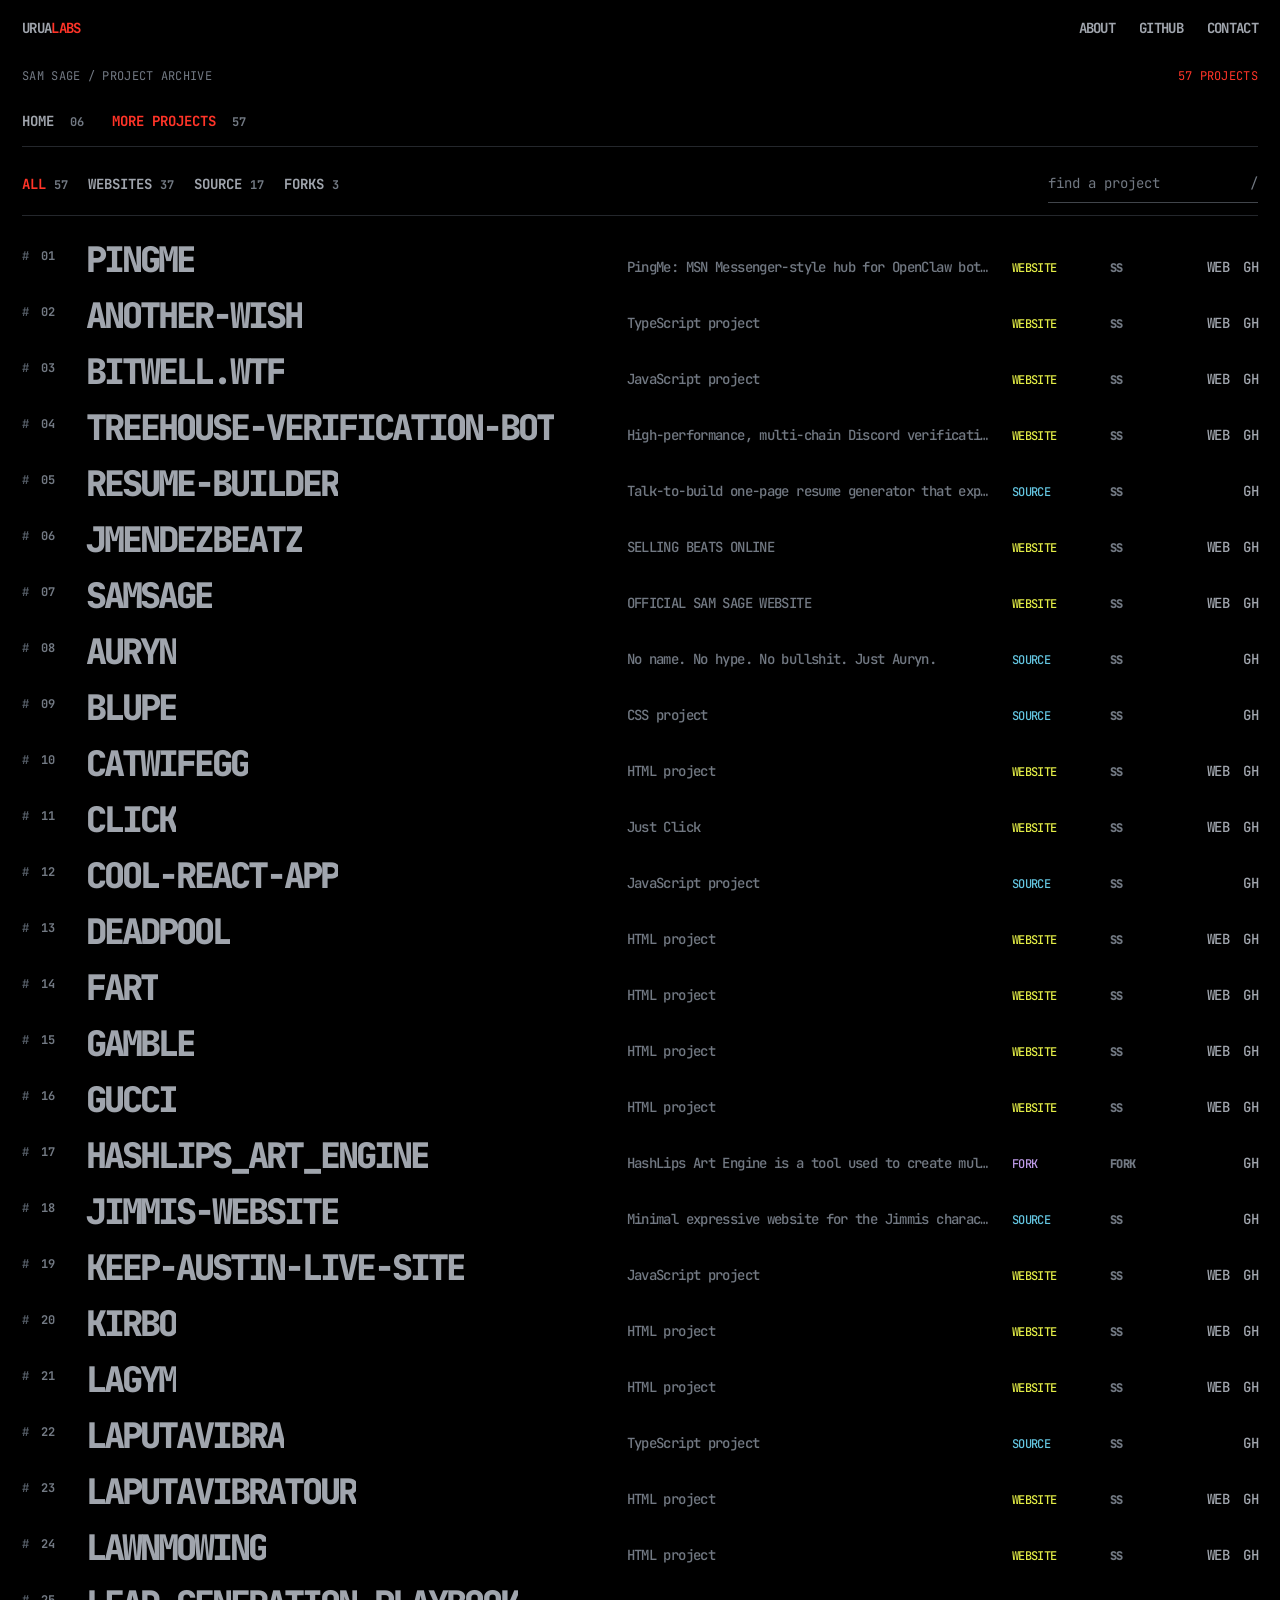
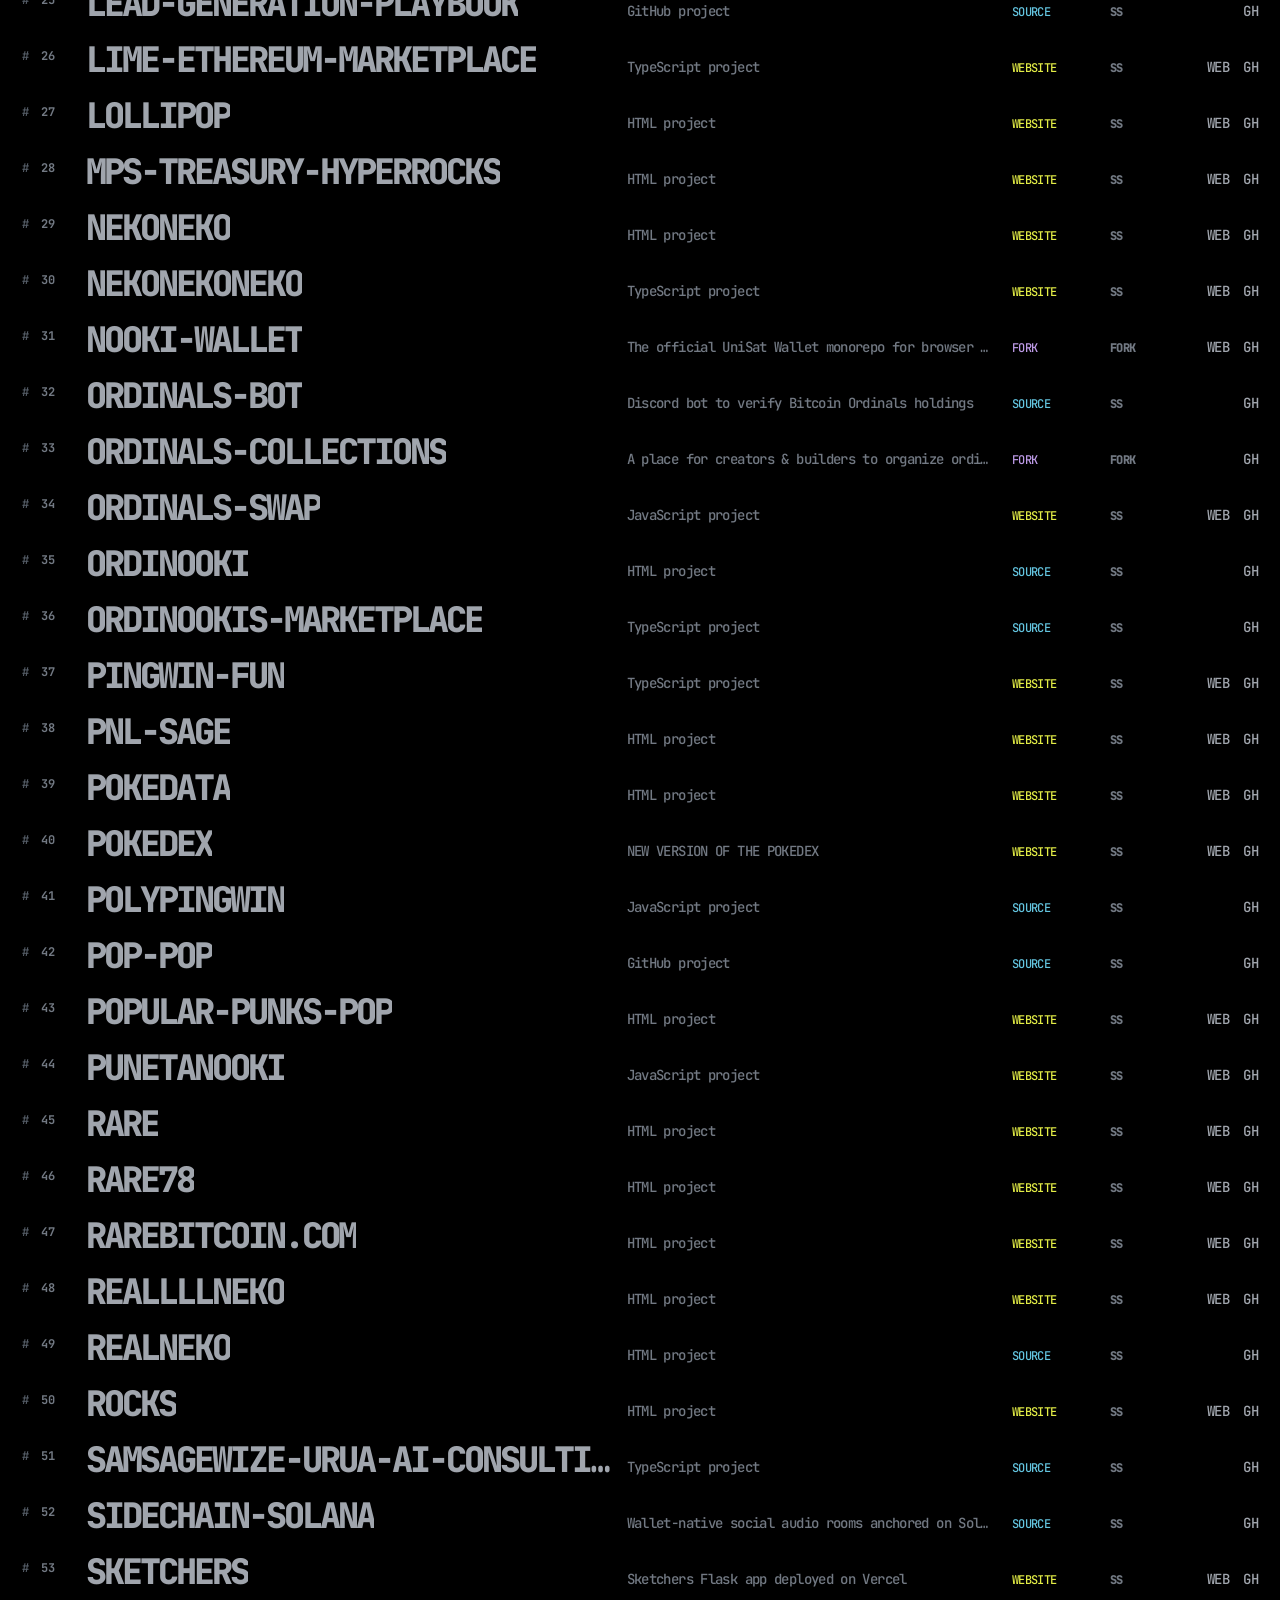
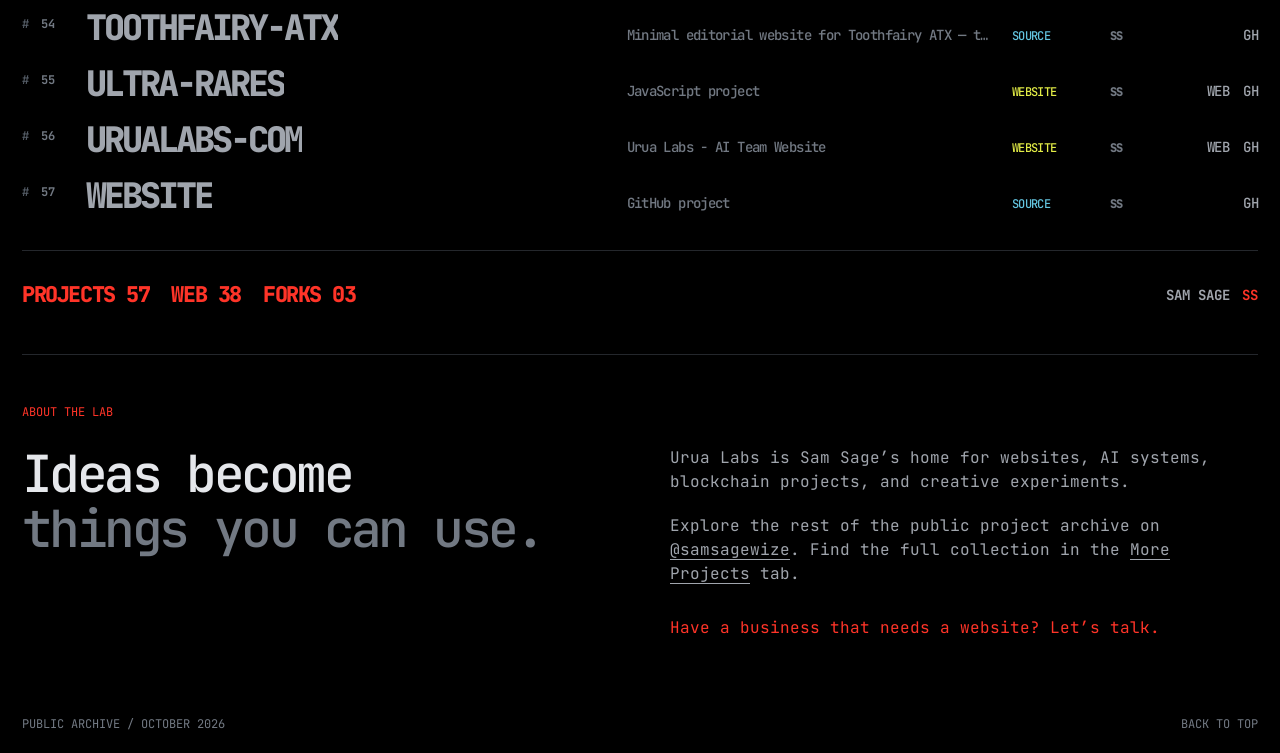
==== commit 252cd508: "Add McCat and MetaGrayd to selected website examples" ====
--- a/archive.html
+++ b/archive.html
@@ -4,7 +4,7 @@
 <header><a class="wordmark" href="index.html" aria-label="Urua Labs home">urua<span>labs</span></a><nav aria-label="Primary navigation"><a href="#about">about</a><a href="https://github.com/samsagewize" target="_blank" rel="noopener noreferrer">github</a><a href="mailto:urualabs@gmail.com">contact</a></nav></header>
 <main id="top"><h1 class="sr-only">Urua Labs project index</h1>
 <div class="index-bar"><span>Sam Sage / Project archive</span><span class="index-count">57 projects</span></div>
-<nav class="project-tabs" aria-label="Project views"><a href="index.html" >Home <span>04</span></a><a href="archive.html" aria-current="page">More Projects <span>57</span></a></nav><div class="tools"><div class="filters" role="group" aria-label="Filter projects"><button type="button" data-filter="all" aria-pressed="true">all <span>57</span></button><button type="button" data-filter="website" aria-pressed="false">websites <span>37</span></button><button type="button" data-filter="source" aria-pressed="false">source <span>17</span></button><button type="button" data-filter="fork" aria-pressed="false">forks <span>3</span></button></div><label class="search"><span class="sr-only">Search projects</span><input type="search" id="search" placeholder="find a project" autocomplete="off"><span aria-hidden="true">/</span></label></div>
+<nav class="project-tabs" aria-label="Project views"><a href="index.html" >Home <span>06</span></a><a href="archive.html" aria-current="page">More Projects <span>57</span></a></nav><div class="tools"><div class="filters" role="group" aria-label="Filter projects"><button type="button" data-filter="all" aria-pressed="true">all <span>57</span></button><button type="button" data-filter="website" aria-pressed="false">websites <span>37</span></button><button type="button" data-filter="source" aria-pressed="false">source <span>17</span></button><button type="button" data-filter="fork" aria-pressed="false">forks <span>3</span></button></div><label class="search"><span class="sr-only">Search projects</span><input type="search" id="search" placeholder="find a project" autocomplete="off"><span aria-hidden="true">/</span></label></div>
 <section id="projects" aria-label="Projects"><ol class="project-list"><li class="project" data-name="pingme pingme: msn messenger-style hub for openclaw bots to message each other, with profiles, skills, and xp." data-kind="website"><span class="number"><span class="hash">#</span>01</span><div class="name-cell"><a class="title" href="https://ping-me-red.vercel.app" target="_blank" rel="noopener noreferrer">PingMe</a></div><div class="meta"><span class="description" title="PingMe: MSN Messenger-style hub for OpenClaw bots to message each other, with profiles, skills, and XP.">PingMe: MSN Messenger-style hub for OpenClaw bots to message each other, with profiles, skills, and XP.</span><span class="status website">website</span><span class="maker" aria-label="Sam Sage project">SS</span><span class="links"><a href="https://ping-me-red.vercel.app" target="_blank" rel="noopener noreferrer" aria-label="Visit PingMe website">web</a><a href="https://github.com/samsagewize/PingMe" target="_blank" rel="noopener noreferrer" aria-label="View PingMe on GitHub">gh</a></span></div></li>
 <li class="project" data-name="another-wish typescript project" data-kind="website"><span class="number"><span class="hash">#</span>02</span><div class="name-cell"><a class="title" href="https://another-wish.vercel.app" target="_blank" rel="noopener noreferrer">ANOTHER-WISH</a></div><div class="meta"><span class="description" title="TypeScript project">TypeScript project</span><span class="status website">website</span><span class="maker" aria-label="Sam Sage project">SS</span><span class="links"><a href="https://another-wish.vercel.app" target="_blank" rel="noopener noreferrer" aria-label="Visit ANOTHER-WISH website">web</a><a href="https://github.com/samsagewize/ANOTHER-WISH" target="_blank" rel="noopener noreferrer" aria-label="View ANOTHER-WISH on GitHub">gh</a></span></div></li>
 <li class="project" data-name="bitwell.wtf javascript project" data-kind="website"><span class="number"><span class="hash">#</span>03</span><div class="name-cell"><a class="title" href="https://bitwell-wtf.vercel.app" target="_blank" rel="noopener noreferrer">Bitwell.wtf</a></div><div class="meta"><span class="description" title="JavaScript project">JavaScript project</span><span class="status website">website</span><span class="maker" aria-label="Sam Sage project">SS</span><span class="links"><a href="https://bitwell-wtf.vercel.app" target="_blank" rel="noopener noreferrer" aria-label="Visit Bitwell.wtf website">web</a><a href="https://github.com/samsagewize/Bitwell.wtf" target="_blank" rel="noopener noreferrer" aria-label="View Bitwell.wtf on GitHub">gh</a></span></div></li>
